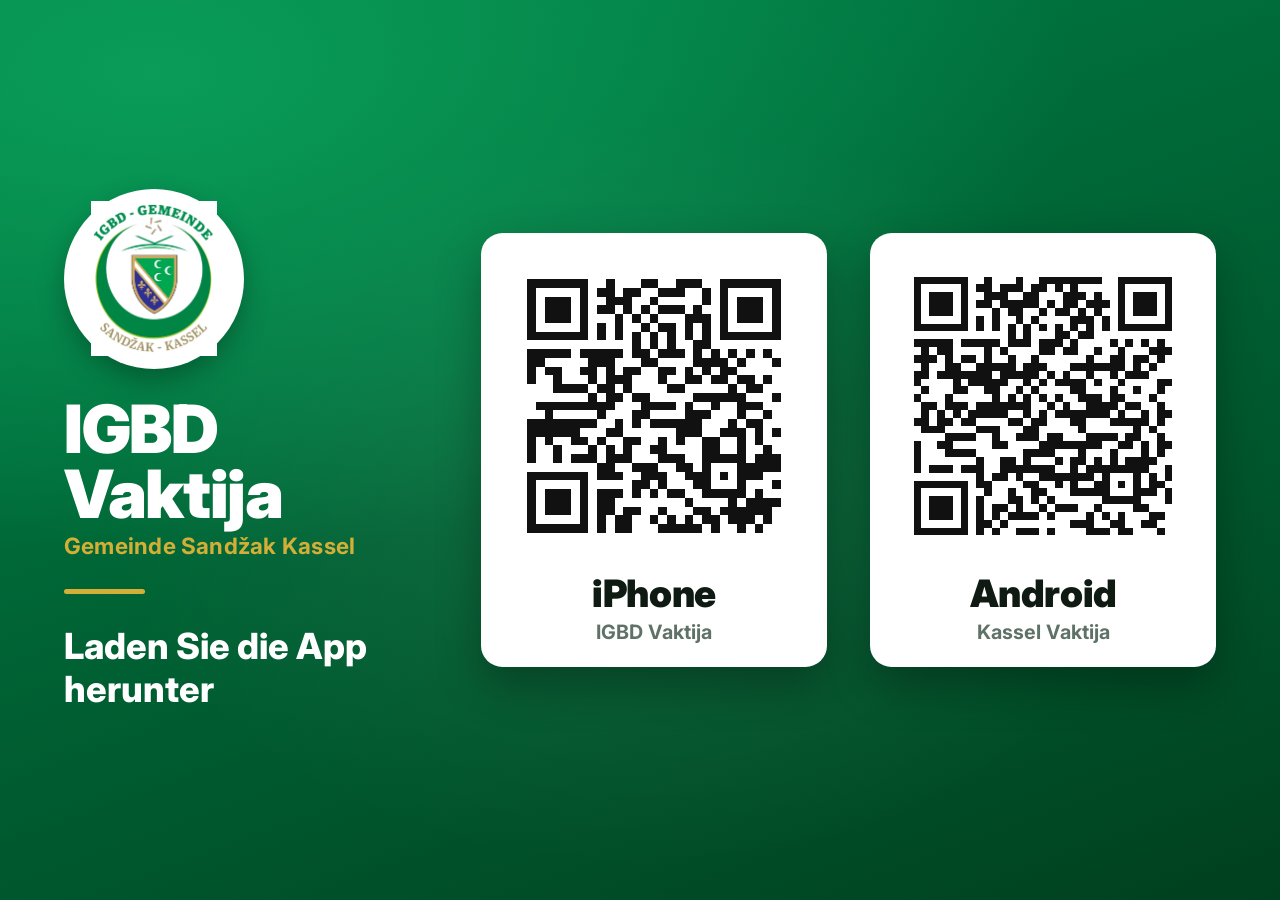
==== app.html @ 7db38930 "Seite fuer den Fernseher: die beiden QR-Codes zum Herunterladen Der Vorstand stellt die App morgen n" ====
<!DOCTYPE html>
<html lang="de">
<head>
    <meta charset="UTF-8">
    <meta name="viewport" content="width=device-width, initial-scale=1.0">
    <title>IGBD Vaktija — App herunterladen</title>

    <link href="https://fonts.googleapis.com/css2?family=Inter:wght@400;600;700;800;900&display=swap" rel="stylesheet">
    <link rel="icon" type="image/png" href="Logo.png">
    <meta name="theme-color" content="#00612F">

    <!--
        DIESE SEITE IST FÜR DEN FERNSEHER GEBAUT, für nichts anderes.

        Sie hängt an keiner anderen Datei: kein device-detect.js, kein style-tv.css,
        kein script.js. Damit kann an ihr nichts kaputtgehen, wenn an der
        Gebetszeiten-Seite etwas geändert wird — und umgekehrt.

        Drei Dinge bestimmen jede Entscheidung hier:

        1. SIE SCROLLT NIE. Eine Wand hat niemanden, der wischt. Alle Maße sind in
           vh/vmin, deshalb sitzt sie auf 720p, 1080p und 4K gleich.
        2. ÜBERSCHUSSRAND. Ältere Fernseher schneiden bis zu 5 % am Rand ab. Nichts
           Wichtiges kommt der Kante näher als das.
        3. DER CODE IST DAS MOTIV. Er wird aus mehreren Metern gescannt, also ist er
           so groß wie der Platz erlaubt, auf reinem Weiß, mit Ruhezone rundherum —
           und nichts liegt darüber.
    -->
    <style>
        :root {
            --green:      #008348;   /* IZ zelena */
            --green-deep: #00401f;
            --gold:       #D4AF37;
            --ink:        #0f1a13;
        }

        * { box-sizing: border-box; margin: 0; padding: 0; }

        html, body {
            width: 100%;
            height: 100%;
            overflow: hidden;              /* nichts scrollt, nie */
        }

        body {
            font-family: 'Inter', system-ui, sans-serif;
            background:
                radial-gradient(120% 90% at 12% 8%, #0a9c58 0%, transparent 60%),
                linear-gradient(160deg, var(--green) 0%, var(--green-deep) 100%);
            color: #fff;
            display: flex;
            align-items: center;
            justify-content: center;
            -webkit-font-smoothing: antialiased;
        }

        /* Ein ruhiger Lichtschein hinter der Mitte, damit die Fläche nicht flach wirkt. */
        body::before {
            content: "";
            position: absolute;
            inset: 0;
            background: radial-gradient(60% 60% at 50% 55%, rgba(255,255,255,.07), transparent 70%);
            pointer-events: none;
        }

        .stage {
            position: relative;
            width: 90vw;                   /* Überschussrand: 5 % je Seite */
            height: 90vh;
            display: flex;
            align-items: center;
            justify-content: space-between;
            gap: 5vw;
        }

        /* ---------- links: wer es ist und was man tun soll ---------- */

        .intro {
            flex: 1 1 42%;
            display: flex;
            flex-direction: column;
            align-items: flex-start;
        }

        .crest {
            width: 20vh;
            height: 20vh;
            border-radius: 50%;
            background: #fff;
            padding: 1.4vh;
            box-shadow: 0 1.2vh 3vh rgba(0,0,0,.28);
            margin-bottom: 3vh;
        }
        .crest img { width: 100%; height: 100%; object-fit: contain; display: block; }

        .wordmark {
            font-size: 7.4vh;
            font-weight: 900;
            line-height: .98;
            letter-spacing: -.02em;
        }

        .place {
            font-size: 2.5vh;
            font-weight: 700;
            color: var(--gold);
            margin-top: .6vh;
            letter-spacing: .01em;
        }

        .rule {
            width: 9vh;
            height: .55vh;
            background: var(--gold);
            border-radius: 1vh;
            margin: 3.4vh 0;
        }

        .call {
            font-size: 4vh;
            font-weight: 800;
            line-height: 1.2;
        }

        /* ---------- rechts: die beiden Codes ---------- */

        .codes {
            flex: 0 0 auto;
            display: flex;
            gap: 3.4vw;
        }

        .card {
            background: #fff;
            border-radius: 2.4vh;
            padding: 2.2vh 2.2vh 2.6vh;
            box-shadow: 0 2vh 5vh rgba(0,0,0,.3);
            text-align: center;
        }

        /* Der Code selbst. Reines Weiß rundherum gehört dazu — ohne diese Ruhezone
           findet eine Kamera die drei Ecken nicht zuverlässig. */
        .card img {
            display: block;
            width: 34vh;
            height: 34vh;
            image-rendering: pixelated;    /* harte Kanten statt weichgezeichneter Module */
        }

        /* Die Plattform ist die Hauptinformation: sie sagt, WELCHEN der beiden Codes
           man nehmen muss. Der App-Name darunter ist nur die Bestaetigung, dass man
           im Store richtig gelandet ist -- also kleiner. */
        .platform {
            display: block;
            margin-top: 1.8vh;
            font-size: 4.2vh;
            font-weight: 900;
            line-height: 1;
            letter-spacing: -.01em;
            color: var(--ink);
        }

        .appname {
            display: block;
            margin-top: .8vh;
            font-size: 2.2vh;
            font-weight: 700;
            color: #5f7268;
        }

        /* ---------- sehr breite oder sehr schmale Bildschirme ---------- */

        /* Hochkant oder schmal (jemand ruft die Seite doch am Handy auf):
           untereinander statt nebeneinander, und dann darf gescrollt werden. */
        @media (max-aspect-ratio: 11/10) {
            html, body { overflow: auto; height: auto; }
            body { padding: 6vh 5vw; }
            .stage {
                width: 100%;
                height: auto;
                flex-direction: column;
                align-items: center;
                text-align: center;
                gap: 4vh;
            }
            .intro { align-items: center; }
            .crest { width: 16vh; height: 16vh; }
            .wordmark { font-size: 5.4vh; }
            .rule { margin: 2.4vh auto; }
            .codes { flex-wrap: wrap; justify-content: center; gap: 4vh; }
            .card img { width: 30vh; height: 30vh; }
            .platform { font-size: 3.4vh; }
        }
    </style>
</head>
<body>

    <div class="stage">

        <div class="intro">
            <div class="crest"><img src="Logo.png" alt="IGBD-Gemeinde Sandžak-Kassel"></div>

            <div class="wordmark">IGBD Vaktija</div>
            <div class="place">Gemeinde Sandžak&nbsp;Kassel</div>

            <div class="rule"></div>

            <div class="call">Laden Sie die App herunter</div>
        </div>

        <div class="codes">

            <div class="card">
                <img src="qr-iphone.png" alt="QR-Code für iPhone">
                <span class="platform">iPhone</span>
                <span class="appname">IGBD Vaktija</span>
            </div>

            <div class="card">
                <img src="qr-android.png" alt="QR-Code für Android">
                <span class="platform">Android</span>
                <span class="appname">Kassel Vaktija</span>
            </div>

        </div>

    </div>

</body>
</html>
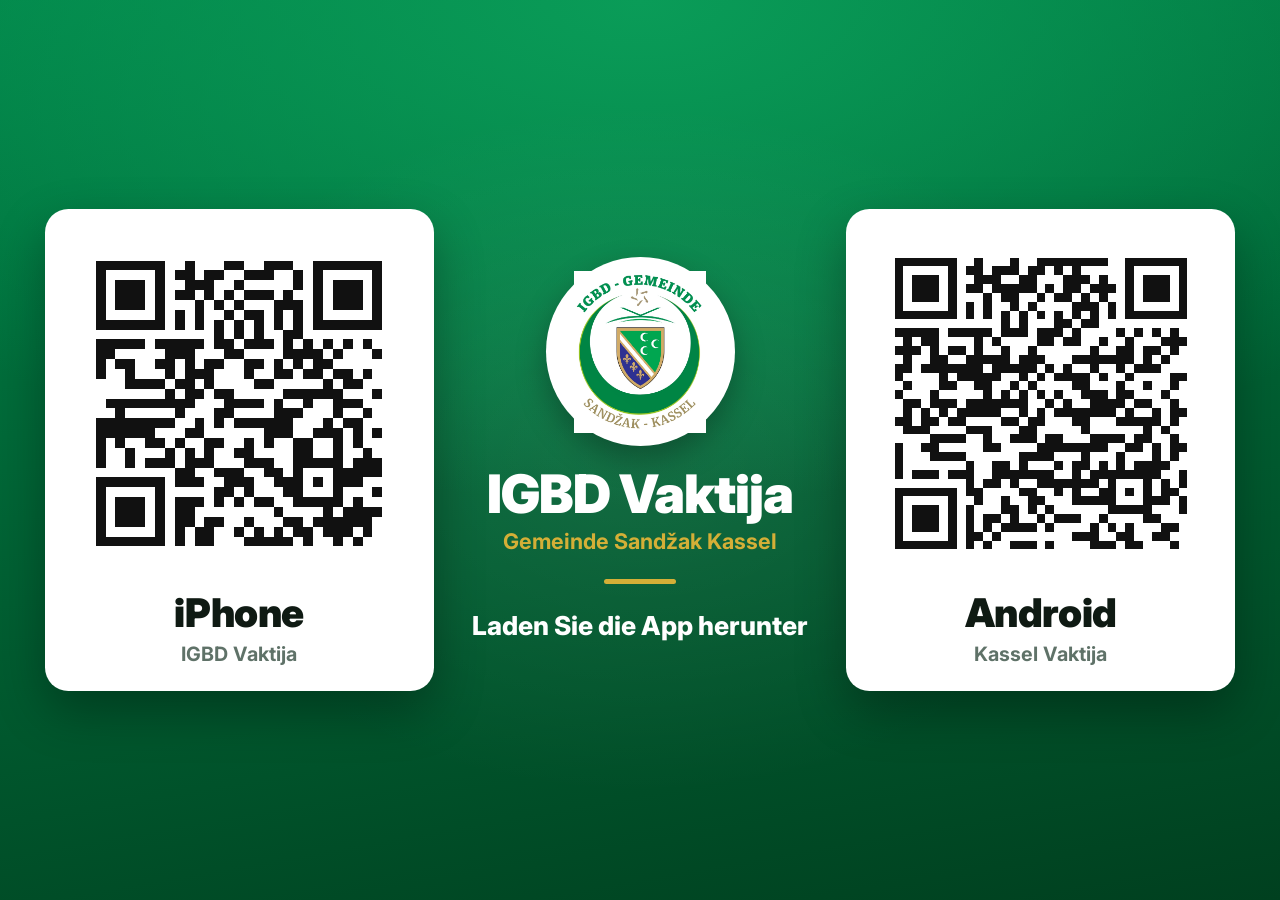
==== commit 525e7049: "TV-Seite: Codes groesser, iPhone links, Wappen und Text in die Mitte Auf Wunsch des Besitzers umgest" ====
--- a/app.html
+++ b/app.html
@@ -16,15 +16,20 @@
         kein script.js. Damit kann an ihr nichts kaputtgehen, wenn an der
         Gebetszeiten-Seite etwas geändert wird — und umgekehrt.
 
+        AUFBAU: iPhone links, Wappen und Text in der Mitte, Android rechts.
+        Symmetrisch, weil beide Codes gleich wichtig sind — und weil zwei Leute
+        gleichzeitig scannen können, ohne sich vor demselben Fleck zu drängeln.
+
         Drei Dinge bestimmen jede Entscheidung hier:
 
-        1. SIE SCROLLT NIE. Eine Wand hat niemanden, der wischt. Alle Maße sind in
-           vh/vmin, deshalb sitzt sie auf 720p, 1080p und 4K gleich.
+        1. SIE SCROLLT NIE. Eine Wand hat niemanden, der wischt. Alle Maße in vh/vw,
+           deshalb sitzt sie auf 720p, 1080p und 4K gleich.
         2. ÜBERSCHUSSRAND. Ältere Fernseher schneiden bis zu 5 % am Rand ab. Nichts
-           Wichtiges kommt der Kante näher als das.
+           Wichtiges kommt der Kante näher.
         3. DER CODE IST DAS MOTIV. Er wird aus mehreren Metern gescannt, also ist er
-           so groß wie der Platz erlaubt, auf reinem Weiß, mit Ruhezone rundherum —
-           und nichts liegt darüber.
+           so groß, wie Höhe UND Breite es zulassen — min(48vh, 27vw), damit er auf
+           keinem Seitenverhältnis über den Rand läuft. Reines Weiß rundherum, mit
+           Ruhezone, und nichts liegt darüber.
     -->
     <style>
         :root {
@@ -45,8 +50,8 @@
         body {
             font-family: 'Inter', system-ui, sans-serif;
             background:
-                radial-gradient(120% 90% at 12% 8%, #0a9c58 0%, transparent 60%),
-                linear-gradient(160deg, var(--green) 0%, var(--green-deep) 100%);
+                radial-gradient(120% 90% at 50% 0%, #0a9c58 0%, transparent 62%),
+                linear-gradient(170deg, var(--green) 0%, var(--green-deep) 100%);
             color: #fff;
             display: flex;
             align-items: center;
@@ -54,12 +59,12 @@
             -webkit-font-smoothing: antialiased;
         }
 
-        /* Ein ruhiger Lichtschein hinter der Mitte, damit die Fläche nicht flach wirkt. */
+        /* Ruhiger Lichtschein hinter der Mitte, damit die Fläche nicht flach wirkt. */
         body::before {
             content: "";
             position: absolute;
             inset: 0;
-            background: radial-gradient(60% 60% at 50% 55%, rgba(255,255,255,.07), transparent 70%);
+            background: radial-gradient(55% 55% at 50% 50%, rgba(255,255,255,.08), transparent 70%);
             pointer-events: none;
         }
 
@@ -69,91 +74,89 @@
             height: 90vh;
             display: flex;
             align-items: center;
-            justify-content: space-between;
-            gap: 5vw;
-        }
-
-        /* ---------- links: wer es ist und was man tun soll ---------- */
-
-        .intro {
-            flex: 1 1 42%;
+            justify-content: center;
+            gap: 2vw;
+        }
+
+        /* ---------- Mitte: Wappen und Text ---------- */
+
+        .middle {
+            flex: 0 1 auto;
             display: flex;
             flex-direction: column;
-            align-items: flex-start;
+            align-items: center;
+            text-align: center;
+            padding: 0 1vw;
         }
 
         .crest {
-            width: 20vh;
-            height: 20vh;
+            width: 21vh;
+            height: 21vh;
             border-radius: 50%;
             background: #fff;
-            padding: 1.4vh;
-            box-shadow: 0 1.2vh 3vh rgba(0,0,0,.28);
-            margin-bottom: 3vh;
+            padding: 1.5vh;
+            box-shadow: 0 1.4vh 3.4vh rgba(0,0,0,.3);
         }
         .crest img { width: 100%; height: 100%; object-fit: contain; display: block; }
 
         .wordmark {
-            font-size: 7.4vh;
+            font-size: 5.9vh;
             font-weight: 900;
-            line-height: .98;
+            line-height: 1;
             letter-spacing: -.02em;
+            margin-top: 2.4vh;
+            white-space: nowrap;
         }
 
         .place {
-            font-size: 2.5vh;
+            font-size: 2.4vh;
             font-weight: 700;
             color: var(--gold);
-            margin-top: .6vh;
-            letter-spacing: .01em;
+            margin-top: .8vh;
+            white-space: nowrap;
         }
 
         .rule {
-            width: 9vh;
-            height: .55vh;
+            width: 8vh;
+            height: .5vh;
             background: var(--gold);
             border-radius: 1vh;
-            margin: 3.4vh 0;
+            margin: 2.8vh 0;
         }
 
         .call {
-            font-size: 4vh;
+            font-size: 2.9vh;
             font-weight: 800;
-            line-height: 1.2;
-        }
-
-        /* ---------- rechts: die beiden Codes ---------- */
-
-        .codes {
+            line-height: 1.3;
+            white-space: nowrap;
+        }
+
+        /* ---------- aussen: die beiden Codes ---------- */
+
+        .card {
             flex: 0 0 auto;
-            display: flex;
-            gap: 3.4vw;
-        }
-
-        .card {
             background: #fff;
-            border-radius: 2.4vh;
-            padding: 2.2vh 2.2vh 2.6vh;
-            box-shadow: 0 2vh 5vh rgba(0,0,0,.3);
+            border-radius: 2.6vh;
+            padding: 2.4vh 2.4vh 2.8vh;
+            box-shadow: 0 2.2vh 5.5vh rgba(0,0,0,.32);
             text-align: center;
         }
 
-        /* Der Code selbst. Reines Weiß rundherum gehört dazu — ohne diese Ruhezone
-           findet eine Kamera die drei Ecken nicht zuverlässig. */
+        /* Reines Weiß rundherum gehört zum Code — ohne diese Ruhezone findet eine
+           Kamera die drei Ecken nicht zuverlässig. */
         .card img {
             display: block;
-            width: 34vh;
-            height: 34vh;
+            width: min(48vh, 27vw);
+            height: min(48vh, 27vw);
             image-rendering: pixelated;    /* harte Kanten statt weichgezeichneter Module */
         }
 
-        /* Die Plattform ist die Hauptinformation: sie sagt, WELCHEN der beiden Codes
-           man nehmen muss. Der App-Name darunter ist nur die Bestaetigung, dass man
-           im Store richtig gelandet ist -- also kleiner. */
+        /* Die Plattform ist die Hauptinformation: sie sagt, WELCHEN Code man nimmt.
+           Der App-Name darunter ist die Bestätigung, dass man richtig gelandet ist. */
         .platform {
             display: block;
-            margin-top: 1.8vh;
-            font-size: 4.2vh;
+            margin-top: 2vh;
+            font-size: 4.4vh;
             font-weight: 900;
             line-height: 1;
             letter-spacing: -.01em;
@@ -162,34 +165,31 @@
 
         .appname {
             display: block;
-            margin-top: .8vh;
+            margin-top: .9vh;
             font-size: 2.2vh;
             font-weight: 700;
             color: #5f7268;
         }
 
-        /* ---------- sehr breite oder sehr schmale Bildschirme ---------- */
-
-        /* Hochkant oder schmal (jemand ruft die Seite doch am Handy auf):
-           untereinander statt nebeneinander, und dann darf gescrollt werden. */
-        @media (max-aspect-ratio: 11/10) {
+        /* ---------- schmal oder hochkant ---------- */
+
+        /* Falls doch jemand die Seite am Handy öffnet: Mitte nach oben, Codes
+           darunter, und dann darf gescrollt werden. */
+        @media (max-aspect-ratio: 1/1) {
             html, body { overflow: auto; height: auto; }
-            body { padding: 6vh 5vw; }
+            body { padding: 5vh 5vw; }
             .stage {
                 width: 100%;
                 height: auto;
                 flex-direction: column;
-                align-items: center;
-                text-align: center;
                 gap: 4vh;
             }
-            .intro { align-items: center; }
-            .crest { width: 16vh; height: 16vh; }
-            .wordmark { font-size: 5.4vh; }
-            .rule { margin: 2.4vh auto; }
-            .codes { flex-wrap: wrap; justify-content: center; gap: 4vh; }
-            .card img { width: 30vh; height: 30vh; }
-            .platform { font-size: 3.4vh; }
+            .middle { order: -1; }
+            .crest { width: 17vh; height: 17vh; }
+            .wordmark { font-size: 5vh; }
+            .card img { width: min(38vh, 74vw); height: min(38vh, 74vw); }
+            .platform { font-size: 3.6vh; }
+            .call { white-space: normal; }
         }
     </style>
 </head>
@@ -197,7 +197,13 @@
 
     <div class="stage">
 
-        <div class="intro">
+        <div class="card">
+            <img src="qr-iphone.png" alt="QR-Code für iPhone">
+            <span class="platform">iPhone</span>
+            <span class="appname">IGBD Vaktija</span>
+        </div>
+
+        <div class="middle">
             <div class="crest"><img src="Logo.png" alt="IGBD-Gemeinde Sandžak-Kassel"></div>
 
             <div class="wordmark">IGBD Vaktija</div>
@@ -208,20 +214,10 @@
             <div class="call">Laden Sie die App herunter</div>
         </div>
 
-        <div class="codes">
-
-            <div class="card">
-                <img src="qr-iphone.png" alt="QR-Code für iPhone">
-                <span class="platform">iPhone</span>
-                <span class="appname">IGBD Vaktija</span>
-            </div>
-
-            <div class="card">
-                <img src="qr-android.png" alt="QR-Code für Android">
-                <span class="platform">Android</span>
-                <span class="appname">Kassel Vaktija</span>
-            </div>
-
+        <div class="card">
+            <img src="qr-android.png" alt="QR-Code für Android">
+            <span class="platform">Android</span>
+            <span class="appname">Kassel Vaktija</span>
         </div>
 
     </div>
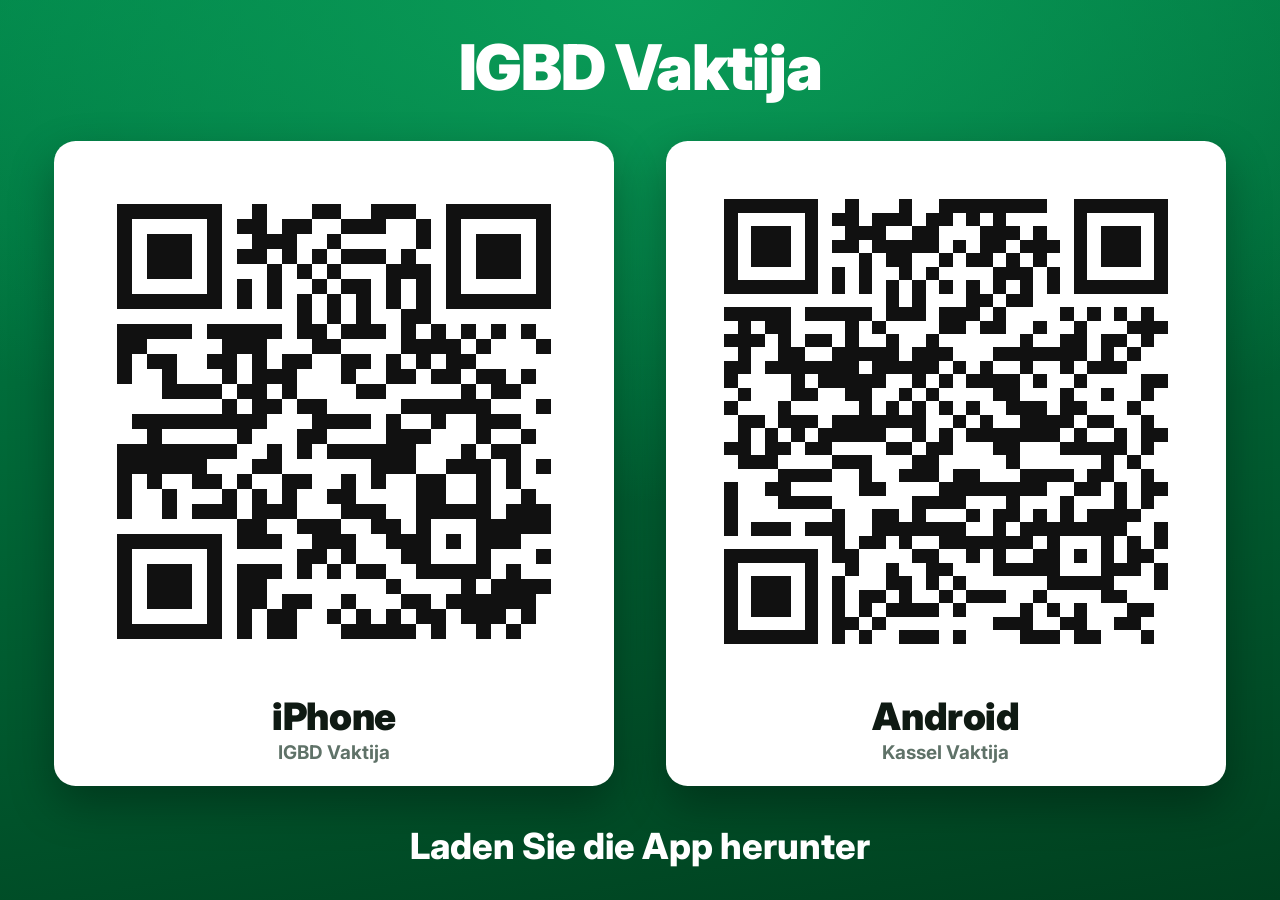
==== commit 3a7e33d1: "TV-Seite: Codes auf 702 Pixel, Wappen raus, Aufruf nach unten Aufbau jetzt: oben nur der Name, dann " ====
--- a/app.html
+++ b/app.html
@@ -16,20 +16,21 @@
         kein script.js. Damit kann an ihr nichts kaputtgehen, wenn an der
         Gebetszeiten-Seite etwas geändert wird — und umgekehrt.
 
-        AUFBAU: iPhone links, Wappen und Text in der Mitte, Android rechts.
-        Symmetrisch, weil beide Codes gleich wichtig sind — und weil zwei Leute
-        gleichzeitig scannen können, ohne sich vor demselben Fleck zu drängeln.
+        AUFBAU, von oben nach unten:
+            IGBD Vaktija            (nur der Name, kein Wappen)
+            die beiden Codes        (so groß wie überhaupt möglich)
+            Laden Sie die App herunter
 
-        Drei Dinge bestimmen jede Entscheidung hier:
+        DIE CODES BEKOMMEN DEN GANZEN REST. Sie sind nicht auf eine hübsche Zahl
+        gesetzt, sondern auf das, was nach Titel, Beschriftungen und der Zeile unten
+        übrig bleibt — deshalb steht bei .card img eine Rechnung und keine feste
+        Größe. Höhe UND Breite werden geprüft (min(...)), damit sie auf keinem
+        Seitenverhältnis über den Rand laufen.
 
-        1. SIE SCROLLT NIE. Eine Wand hat niemanden, der wischt. Alle Maße in vh/vw,
-           deshalb sitzt sie auf 720p, 1080p und 4K gleich.
-        2. ÜBERSCHUSSRAND. Ältere Fernseher schneiden bis zu 5 % am Rand ab. Nichts
-           Wichtiges kommt der Kante näher.
-        3. DER CODE IST DAS MOTIV. Er wird aus mehreren Metern gescannt, also ist er
-           so groß, wie Höhe UND Breite es zulassen — min(48vh, 27vw), damit er auf
-           keinem Seitenverhältnis über den Rand läuft. Reines Weiß rundherum, mit
-           Ruhezone, und nichts liegt darüber.
+        Zwei Dinge bleiben, egal wie groß:
+        - SIE SCROLLT NIE. Eine Wand hat niemanden, der wischt.
+        - REINES WEISS RUNDHERUM. Die Ruhezone gehört zum Code; ohne sie findet eine
+          Kamera die drei Ecken nicht zuverlässig.
     -->
     <style>
         :root {
@@ -37,6 +38,11 @@
             --green-deep: #00401f;
             --gold:       #D4AF37;
             --ink:        #0f1a13;
+
+            /* Was NEBEN den Codes noch Höhe braucht — Titel, Beschriftungen,
+               Polster, Zeile unten. Ändert man oben etwas, ändert man diese Zahl,
+               und die Codes passen sich von selbst an. */
+            --chrome: 35vh;
         }
 
         * { box-sizing: border-box; margin: 0; padding: 0; }
@@ -53,110 +59,63 @@
                 radial-gradient(120% 90% at 50% 0%, #0a9c58 0%, transparent 62%),
                 linear-gradient(170deg, var(--green) 0%, var(--green-deep) 100%);
             color: #fff;
-            display: flex;
-            align-items: center;
-            justify-content: center;
             -webkit-font-smoothing: antialiased;
-        }
-
-        /* Ruhiger Lichtschein hinter der Mitte, damit die Fläche nicht flach wirkt. */
-        body::before {
-            content: "";
-            position: absolute;
-            inset: 0;
-            background: radial-gradient(55% 55% at 50% 50%, rgba(255,255,255,.08), transparent 70%);
-            pointer-events: none;
         }
 
         .stage {
             position: relative;
-            width: 90vw;                   /* Überschussrand: 5 % je Seite */
-            height: 90vh;
+            width: 94vw;                   /* Überschussrand: 3 % je Seite */
+            height: 92vh;                  /* und 4 % oben wie unten: bei 96vh blieben unten
+                                              nur 22 Pixel, und ein Fernseher, der den Rand
+                                              beschneidet, hätte die Zeile gekappt */
+            margin: 4vh auto;
+            display: flex;
+            flex-direction: column;
+            align-items: center;
+            justify-content: space-between;
+        }
+
+        /* ---------- oben: nur der Name ---------- */
+
+        .wordmark {
+            font-size: 7vh;
+            font-weight: 900;
+            line-height: 1;
+            letter-spacing: -.02em;
+            white-space: nowrap;
+        }
+
+        /* ---------- Mitte: die beiden Codes, so groß wie es geht ---------- */
+
+        .codes {
             display: flex;
             align-items: center;
             justify-content: center;
-            gap: 2vw;
+            gap: 4vw;
         }
 
-        /* ---------- Mitte: Wappen und Text ---------- */
-
-        .middle {
-            flex: 0 1 auto;
-            display: flex;
-            flex-direction: column;
-            align-items: center;
-            text-align: center;
-            padding: 0 1vw;
-        }
-
-        .crest {
-            width: 21vh;
-            height: 21vh;
-            border-radius: 50%;
+        .card {
             background: #fff;
-            padding: 1.5vh;
-            box-shadow: 0 1.4vh 3.4vh rgba(0,0,0,.3);
-        }
-        .crest img { width: 100%; height: 100%; object-fit: contain; display: block; }
-
-        .wordmark {
-            font-size: 5.9vh;
-            font-weight: 900;
-            line-height: 1;
-            letter-spacing: -.02em;
-            margin-top: 2.4vh;
-            white-space: nowrap;
-        }
-
-        .place {
-            font-size: 2.4vh;
-            font-weight: 700;
-            color: var(--gold);
-            margin-top: .8vh;
-            white-space: nowrap;
-        }
-
-        .rule {
-            width: 8vh;
-            height: .5vh;
-            background: var(--gold);
-            border-radius: 1vh;
-            margin: 2.8vh 0;
-        }
-
-        .call {
-            font-size: 2.9vh;
-            font-weight: 800;
-            line-height: 1.3;
-            white-space: nowrap;
-        }
-
-        /* ---------- aussen: die beiden Codes ---------- */
-
-        .card {
-            flex: 0 0 auto;
-            background: #fff;
-            border-radius: 2.6vh;
-            padding: 2.4vh 2.4vh 2.8vh;
-            box-shadow: 0 2.2vh 5.5vh rgba(0,0,0,.32);
+            border-radius: 2.4vh;
+            padding: 2vh 2vh 2.4vh;
+            box-shadow: 0 2vh 5vh rgba(0,0,0,.32);
             text-align: center;
         }
 
-        /* Reines Weiß rundherum gehört zum Code — ohne diese Ruhezone findet eine
-           Kamera die drei Ecken nicht zuverlässig. */
         .card img {
             display: block;
-            width: min(48vh, 27vw);
-            height: min(48vh, 27vw);
+            /* Der ganze Rest der Höhe — und nie breiter, als zwei Karten
+               nebeneinander vertragen. */
+            width:  min(calc(100vh - var(--chrome)), 41vw);
+            height: min(calc(100vh - var(--chrome)), 41vw);
             image-rendering: pixelated;    /* harte Kanten statt weichgezeichneter Module */
         }
 
-        /* Die Plattform ist die Hauptinformation: sie sagt, WELCHEN Code man nimmt.
-           Der App-Name darunter ist die Bestätigung, dass man richtig gelandet ist. */
+        /* Die Plattform ist die Hauptinformation: sie sagt, WELCHEN Code man nimmt. */
         .platform {
             display: block;
-            margin-top: 2vh;
-            font-size: 4.4vh;
+            margin-top: 1.6vh;
+            font-size: 4.2vh;
             font-weight: 900;
             line-height: 1;
             letter-spacing: -.01em;
@@ -165,31 +124,38 @@
 
         .appname {
             display: block;
-            margin-top: .9vh;
-            font-size: 2.2vh;
+            margin-top: .6vh;
+            font-size: 2.1vh;
             font-weight: 700;
             color: #5f7268;
         }
 
+        /* ---------- unten: der Aufruf ---------- */
+
+        .call {
+            font-size: 4vh;
+            font-weight: 800;
+            line-height: 1;
+            white-space: nowrap;
+        }
+
         /* ---------- schmal oder hochkant ---------- */
 
-        /* Falls doch jemand die Seite am Handy öffnet: Mitte nach oben, Codes
-           darunter, und dann darf gescrollt werden. */
+        /* Falls doch jemand die Seite am Handy öffnet: untereinander, und dann darf
+           gescrollt werden. */
         @media (max-aspect-ratio: 1/1) {
             html, body { overflow: auto; height: auto; }
-            body { padding: 5vh 5vw; }
             .stage {
-                width: 100%;
+                width: 90vw;
                 height: auto;
-                flex-direction: column;
+                margin: 5vh auto;
                 gap: 4vh;
             }
-            .middle { order: -1; }
-            .crest { width: 17vh; height: 17vh; }
             .wordmark { font-size: 5vh; }
-            .card img { width: min(38vh, 74vw); height: min(38vh, 74vw); }
+            .codes { flex-direction: column; gap: 4vh; }
+            .card img { width: min(60vh, 78vw); height: min(60vh, 78vw); }
             .platform { font-size: 3.6vh; }
-            .call { white-space: normal; }
+            .call { font-size: 3vh; white-space: normal; text-align: center; }
         }
     </style>
 </head>
@@ -197,28 +163,25 @@
 
     <div class="stage">
 
-        <div class="card">
-            <img src="qr-iphone.png" alt="QR-Code für iPhone">
-            <span class="platform">iPhone</span>
-            <span class="appname">IGBD Vaktija</span>
+        <div class="wordmark">IGBD Vaktija</div>
+
+        <div class="codes">
+
+            <div class="card">
+                <img src="qr-iphone.png" alt="QR-Code für iPhone">
+                <span class="platform">iPhone</span>
+                <span class="appname">IGBD Vaktija</span>
+            </div>
+
+            <div class="card">
+                <img src="qr-android.png" alt="QR-Code für Android">
+                <span class="platform">Android</span>
+                <span class="appname">Kassel Vaktija</span>
+            </div>
+
         </div>
 
-        <div class="middle">
-            <div class="crest"><img src="Logo.png" alt="IGBD-Gemeinde Sandžak-Kassel"></div>
-
-            <div class="wordmark">IGBD Vaktija</div>
-            <div class="place">Gemeinde Sandžak&nbsp;Kassel</div>
-
-            <div class="rule"></div>
-
-            <div class="call">Laden Sie die App herunter</div>
-        </div>
-
-        <div class="card">
-            <img src="qr-android.png" alt="QR-Code für Android">
-            <span class="platform">Android</span>
-            <span class="appname">Kassel Vaktija</span>
-        </div>
+        <div class="call">Laden Sie die App herunter</div>
 
     </div>
 
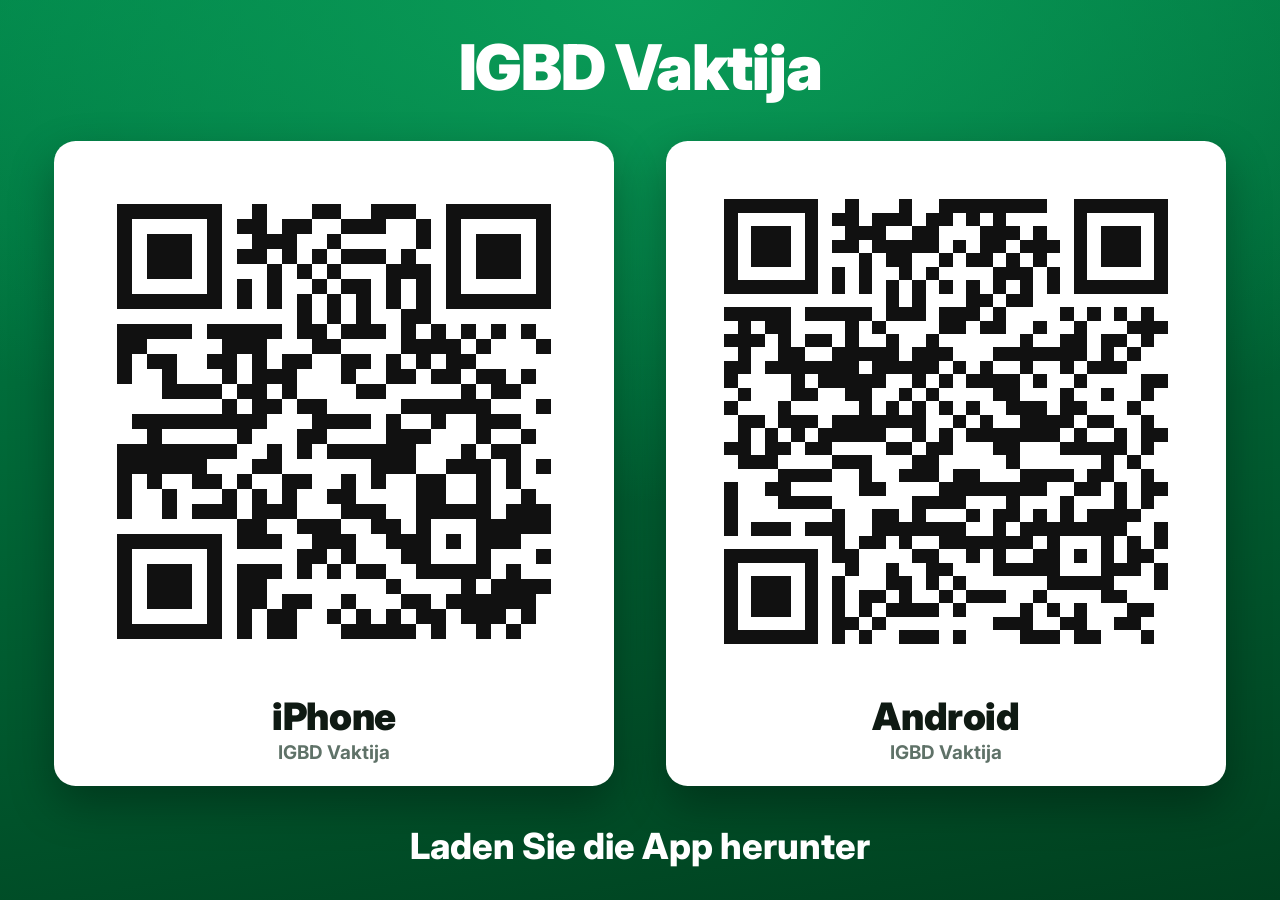
==== commit 55e4bc9d: "Android-Code traegt jetzt auch den Namen IGBD Vaktija Bis heute stand unter den beiden Codes ein ver" ====
--- a/app.html
+++ b/app.html
@@ -176,7 +176,7 @@
             <div class="card">
                 <img src="qr-android.png" alt="QR-Code für Android">
                 <span class="platform">Android</span>
-                <span class="appname">Kassel Vaktija</span>
+                <span class="appname">IGBD Vaktija</span>
             </div>
 
         </div>
